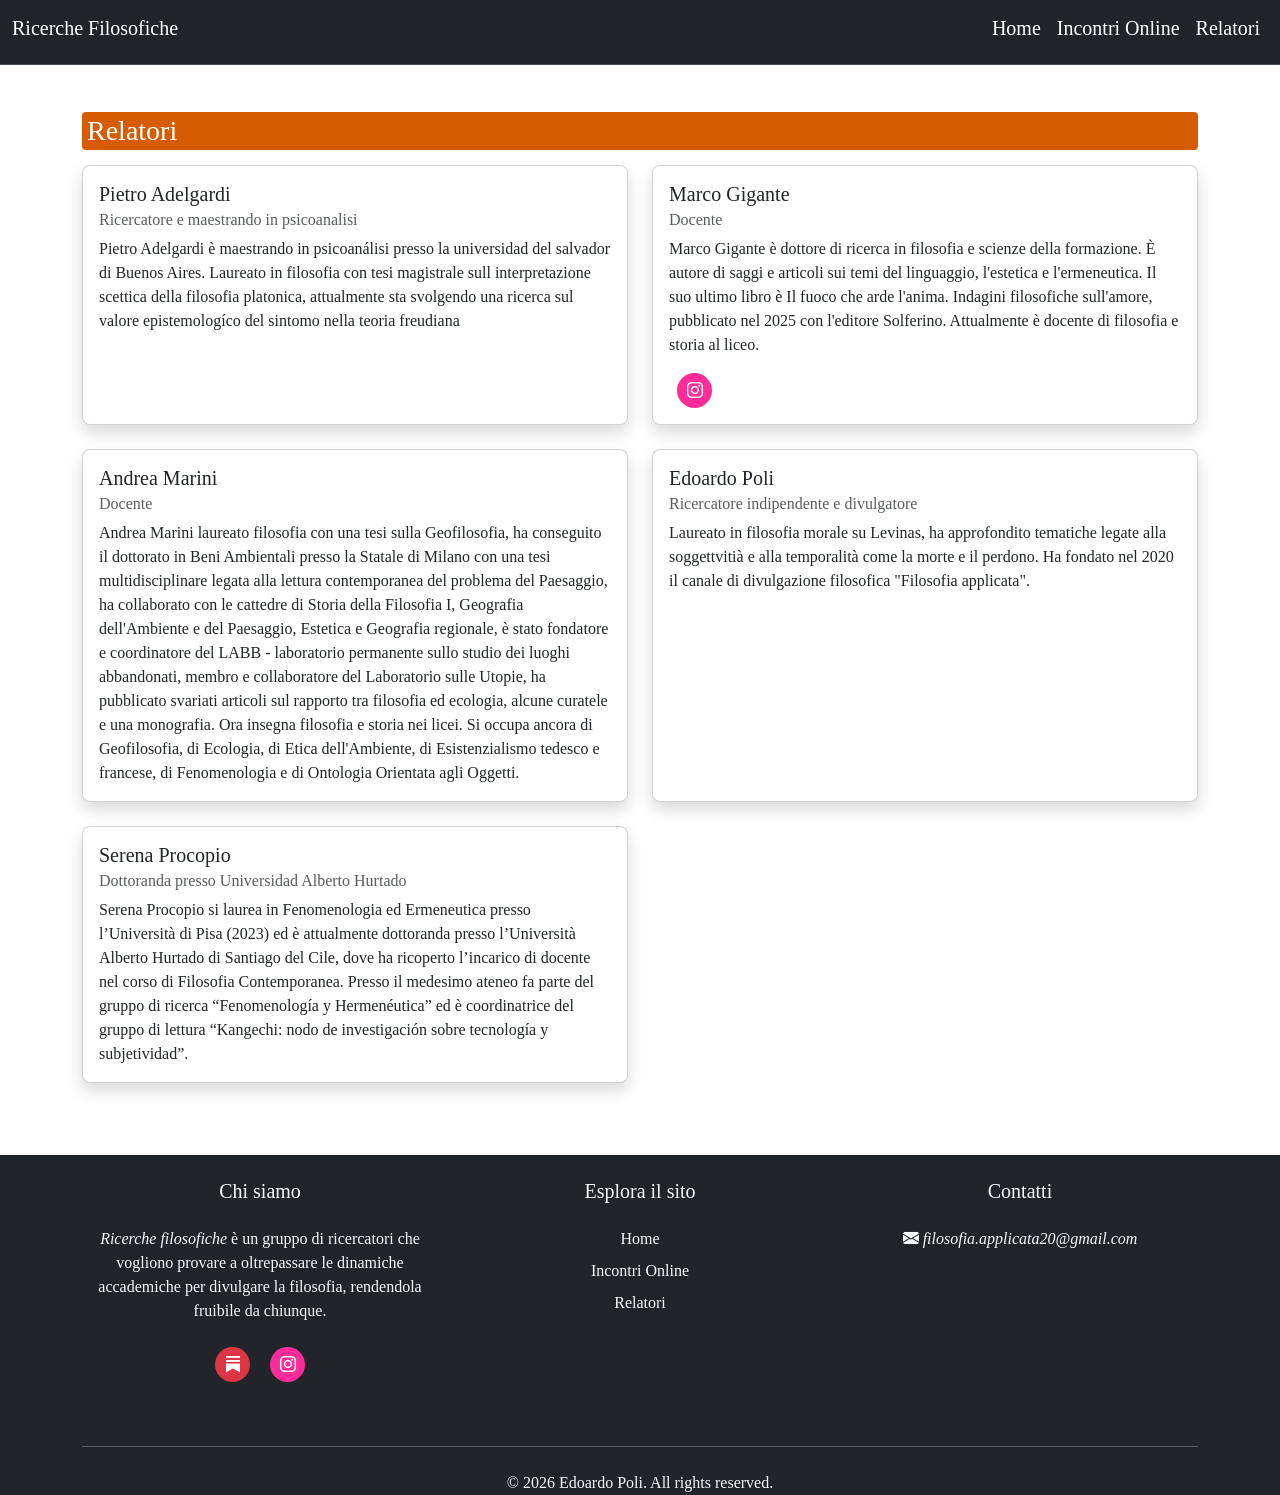
==== autori.html @ 5f1ca2e9 "modifiche" ====
<!doctype html>
<html lang="en">
  <head>
    <meta charset="utf-8" />
    <meta name="viewport" content="width=device-width, initial-scale=1" />
    <title>Ricerche Filosofiche</title>
    <link
      href="https://cdn.jsdelivr.net/npm/bootstrap@5.3.8/dist/css/bootstrap.min.css"
      rel="stylesheet"
      integrity="sha384-sRIl4kxILFvY47J16cr9ZwB07vP4J8+LH7qKQnuqkuIAvNWLzeN8tE5YBujZqJLB"
      crossorigin="anonymous"
    />

    <link
      rel="stylesheet"
      href="https://cdn.jsdelivr.net/npm/bootstrap-icons@1.13.1/font/bootstrap-icons.min.css"
    />

    <link rel="stylesheet" href="style.css" />
  </head>
  <body>
    <!-- Navbar -->
    <nav
      class="navbar navbar-expand-lg bg-dark border-bottom border-body fixed-top"
      data-bs-theme="dark"
    >
      <div class="container-fluid">
        <a class="navbar-brand text-white" href="index.html">
          <h5 class="navbar-titolo">Ricerche Filosofiche</h5></a
        >
        <button
          class="navbar-toggler border border-white"
          type="button"
          data-bs-toggle="collapse"
          data-bs-target="#navbarNav"
          aria-controls="navbarNav"
          aria-expanded="false"
          aria-label="Toggle navigation"
        >
          <span class="navbar-toggler-icon"></span>
        </button>
        <div
          class="collapse navbar-collapse justify-content-end"
          id="navbarNav"
        >
          <ul class="navbar-nav">
            <li class="nav-item">
              <a class="nav-link active" aria-current="page" href="index.html"
                ><h5>Home</h5></a
              >
            </li>

            <li class="nav-item">
              <a class="nav-link" href="incontrionline.html"
                ><h5>Incontri Online</h5></a
              >
            </li>
            <li class="nav-item">
              <a class="nav-link" href="autori.html"><h5>Relatori</h5></a>
            </li>
          </ul>
        </div>
      </div>
    </nav>

    <section class="">
      <div class="container mt-5 py-5">
        <div class="mt-3">
          <h3 class="titolo-autori">Relatori</h3>
        </div>
        <div class="row g-4 mb-4">
          <div class="col-12 col-md-6">
            <div class="card card-autore shadow rounded-3">
              <div class="card-body">
                <h5 class="card-title">Pietro Adelgardi</h5>
                <h6 class="card-subtitle mb-2 text-body-secondary">
                  Ricercatore e maestrando in psicoanalisi
                </h6>
                <p class="card-text">
                  Pietro Adelgardi è maestrando in psicoanálisi presso la
                  universidad del salvador di Buenos Aires. Laureato in
                  filosofia con tesi magistrale sull interpretazione scettica
                  della filosofia platonica, attualmente sta svolgendo una
                  ricerca sul valore epistemologíco del sintomo nella teoria
                  freudiana
                </p>
              </div>
            </div>
          </div>

          <div class="col-12 col-md-6">
            <div class="card card-autore shadow rounded-3">
              <div class="card-body">
                <h5 class="card-title">Marco Gigante</h5>
                <h6 class="card-subtitle mb-2 text-body-secondary">Docente</h6>
                <p class="card-text">
                  Marco Gigante è dottore di ricerca in filosofia e scienze
                  della formazione. È autore di saggi e articoli sui temi del
                  linguaggio, l'estetica e l'ermeneutica. Il suo ultimo libro è
                  Il fuoco che arde l'anima. Indagini filosofiche sull'amore,
                  pubblicato nel 2025 con l'editore Solferino. Attualmente è
                  docente di filosofia e storia al liceo.
                </p>
                <a
                  href="https://www.instagram.com/marco_gigante2022/"
                  class="social-icon instagram-icon"
                >
                  <i class="bi bi-instagram"></i>
                </a>
              </div>
            </div>
          </div>
        </div>

        <div class="row g-4 mb-4">
          <div class="col-12 col-md-6">
            <div class="card card-autore shadow rounded-3">
              <div class="card-body">
                <h5 class="card-title">Andrea Marini</h5>
                <h6 class="card-subtitle mb-2 text-body-secondary">Docente</h6>
                <p class="card-text">
                  Andrea Marini laureato filosofia con una tesi sulla
                  Geofilosofia, ha conseguito il dottorato in Beni Ambientali
                  presso la Statale di Milano con una tesi multidisciplinare
                  legata alla lettura contemporanea del problema del Paesaggio,
                  ha collaborato con le cattedre di Storia della Filosofia I,
                  Geografia dell'Ambiente e del Paesaggio, Estetica e Geografia
                  regionale, è stato fondatore e coordinatore del LABB -
                  laboratorio permanente sullo studio dei luoghi abbandonati,
                  membro e collaboratore del Laboratorio sulle Utopie, ha
                  pubblicato svariati articoli sul rapporto tra filosofia ed
                  ecologia, alcune curatele e una monografia. Ora insegna
                  filosofia e storia nei licei. Si occupa ancora di
                  Geofilosofia, di Ecologia, di Etica dell'Ambiente, di
                  Esistenzialismo tedesco e francese, di Fenomenologia e di
                  Ontologia Orientata agli Oggetti.
                </p>
              </div>
            </div>
          </div>

          <div class="col-12 col-md-6">
            <div class="card card-autore shadow rounded-3">
              <div class="card-body">
                <h5 class="card-title">Edoardo Poli</h5>
                <h6 class="card-subtitle mb-2 text-body-secondary">
                  Ricercatore indipendente e divulgatore
                </h6>
                <p class="card-text">
                  Laureato in filosofia morale su Levinas, ha approfondito
                  tematiche legate alla soggettvitià e alla temporalità come la
                  morte e il perdono. Ha fondato nel 2020 il canale di
                  divulgazione filosofica "Filosofia applicata".
                </p>
              </div>
            </div>
          </div>
        </div>

        <div class="row g-4">
          <div class="col-12 col-md-6">
            <div class="card card-autore shadow rounded-3">
              <div class="card-body">
                <h5 class="card-title">Serena Procopio</h5>
                <h6 class="card-subtitle mb-2 text-body-secondary">
                  Dottoranda presso Universidad Alberto Hurtado
                </h6>
                <p class="card-text">
                  Serena Procopio si laurea in Fenomenologia ed Ermeneutica
                  presso l’Università di Pisa (2023) ed è attualmente dottoranda
                  presso l’Università Alberto Hurtado di Santiago del Cile, dove
                  ha ricoperto l’incarico di docente nel corso di Filosofia
                  Contemporanea. Presso il medesimo ateneo fa parte del gruppo
                  di ricerca “Fenomenología y Hermenéutica” ed è coordinatrice
                  del gruppo di lettura “Kangechi: nodo de investigación sobre
                  tecnología y subjetividad”.
                </p>
              </div>
            </div>
          </div>
        </div>
      </div>
    </section>

    <!--Footer-->
    <footer class="bg-dark text-light mt-5">
      <div class="container">
        <div class="row g-4 text-center">
          <!-- Info -->
          <div class="col-12 col-md-4">
            <h5 class="mb-4">Chi siamo</h5>
            <p class="mb-4">
              <i>Ricerche filosofiche</i> è un gruppo di ricercatori che
              vogliono provare a oltrepassare le dinamiche accademiche per
              divulgare la filosofia, rendendola fruibile da chiunque.
            </p>
            <div class="social-links">
              <a
                href="https://filosofiaapplicata.substack.com/"
                class="social-icon bg-danger"
              >
                <i class="bi bi-substack"></i>
              </a>
              <a
                href="https://www.instagram.com/filosofia_applicata/"
                class="social-icon instagram-icon"
              >
                <i class="bi bi-instagram"></i>
              </a>
            </div>
          </div>

          <!-- Quick Links -->
          <div class="col-12 col-md-4">
            <h5 class="mb-4">Esplora il sito</h5>
            <ul class="list-unstyled">
              <li class="mb-2">
                <a href="index.html" class="footer-link">Home</a>
              </li>
              <li class="mb-2">
                <a href="incontrionline.html" class="footer-link"
                  >Incontri Online</a
                >
              </li>
              <li class="mb-2">
                <a href="autori.html" class="footer-link">Relatori</a>
              </li>
            </ul>
          </div>

          <!-- Contact Info -->
          <div class="col-12 col-md-4">
            <h5 class="mb-4">Contatti</h5>
            <ul class="list-unstyled">
              <li class="mb-3">
                <a href="mailto:contact@example.com" class="footer-link">
                  <i class="bi bi-envelope-fill">
                    filosofia.applicata20@gmail.com
                  </i>
                </a>
              </li>
            </ul>
          </div>
        </div>

        <!-- Copyright -->
        <div class="row mt-5">
          <div class="col-12">
            <hr class="mb-4" />
            <div class="text-center">
              <p class="mb-0">&copy; 2026 Edoardo Poli. All rights reserved.</p>
            </div>
          </div>
        </div>
      </div>
    </footer>

    <script
      src="https://cdn.jsdelivr.net/npm/bootstrap@5.3.8/dist/js/bootstrap.bundle.min.js"
      integrity="sha384-FKyoEForCGlyvwx9Hj09JcYn3nv7wiPVlz7YYwJrWVcXK/BmnVDxM+D2scQbITxI"
      crossorigin="anonymous"
    ></script>
  </body>
</html>
---- style.css ----
* {
  padding: 0;
  box-sizing: border-box;
  margin: 0;
  font-family: "Times", sans-serif;
}

#navbarNav li a {
  color: white;
}

#navbarNav a {
  transition: all 0.3s ease;
}

#navbarNav a:hover {
  color: #000 !important; /* Colore primario Bootstrap */
  background-color: #fee822fa; /* Sfondo giallo chiaro tipo evidenziatore */
  padding: 2px 5px;
  border-radius: 4px;
  cursor: pointer;
  transform: scale(1.08);
}

.navbar-brand h3 {
  letter-spacing: 1px;
}

.navbar-toggler-icon {
  color: white;
}

/*hero section*/

.hero-section {
  border: 1px solid transparent;
  text-align: center;
  padding: 100px 0;
}

/*home*/

.card-title-home:hover {
  transform: scale(1.05);
  cursor: pointer;
}

.vai-programma:hover {
  background-color: #4b91fd;
  color: #fff;
}

.vai-relatori {
  color: #1c9137;
}

.vai-relatori:hover {
  background-color: #7bb99d;
  color: #fff;
}

/*Incontri online*/

.programma {
  min-height: 100vh;

  border: 1px solid transparent;
}

.programma .card-text {
  font-style: italic;
}

.programma .card {
  width: 100%;
  height: 100%;
}

.card-img-top {
  width: 100%;
  height: 100%;
  object-fit: cover; /* taglia l'immagine per riempire lo spazio senza deformarla */
}

.card-img-top:hover {
  transform: scale(1.08);
  transition: 1s;
  overflow: hidden;
  filter: opacity(0.7);
  cursor: pointer;
}

.card a {
  text-decoration: none;
}

.jumbo-title {
  color: #9d0208;
}

/* Autori */

.card-autore {
  max-width: 100%;
  min-height: 100%;
}

.titolo-autori {
  transition: all 0.3s ease;
}

.titolo-autori {
  color: #fff !important; /* Colore primario Bootstrap */
  background-color: #d55c01; /* Sfondo giallo chiaro tipo evidenziatore */
  padding: 2px 5px;
  border-radius: 4px;
  cursor: pointer;
  margin-bottom: 15px;
}

.card-autore:hover {
  transform: scale(1.05);
  background-color: #780606d6;
  color: #fff;
}

.card-autore:hover .text-body-secondary {
  color: #fff !important;
}

/*Footer*/

footer {
  width: 100%;
  height: 100%;
}

.footer-link {
  color: #f8f9fa;
  text-decoration: none;
  transition: color 0.3s ease;
}

.footer-link:hover {
  color: #0d6efd;
}

.social-icon,
.instagram-icon {
  width: 35px;
  height: 35px;
  line-height: 35px;
  border-radius: 50%;
  text-align: center;
  color: #fff;
  display: inline-block;
  margin: 0 8px;
  transition: all 0.3s ease;
}

.instagram-icon {
  background-color: #fd2c98;
}

.social-icon:hover {
  transform: translateY(-3px);
  color: #fff;
}
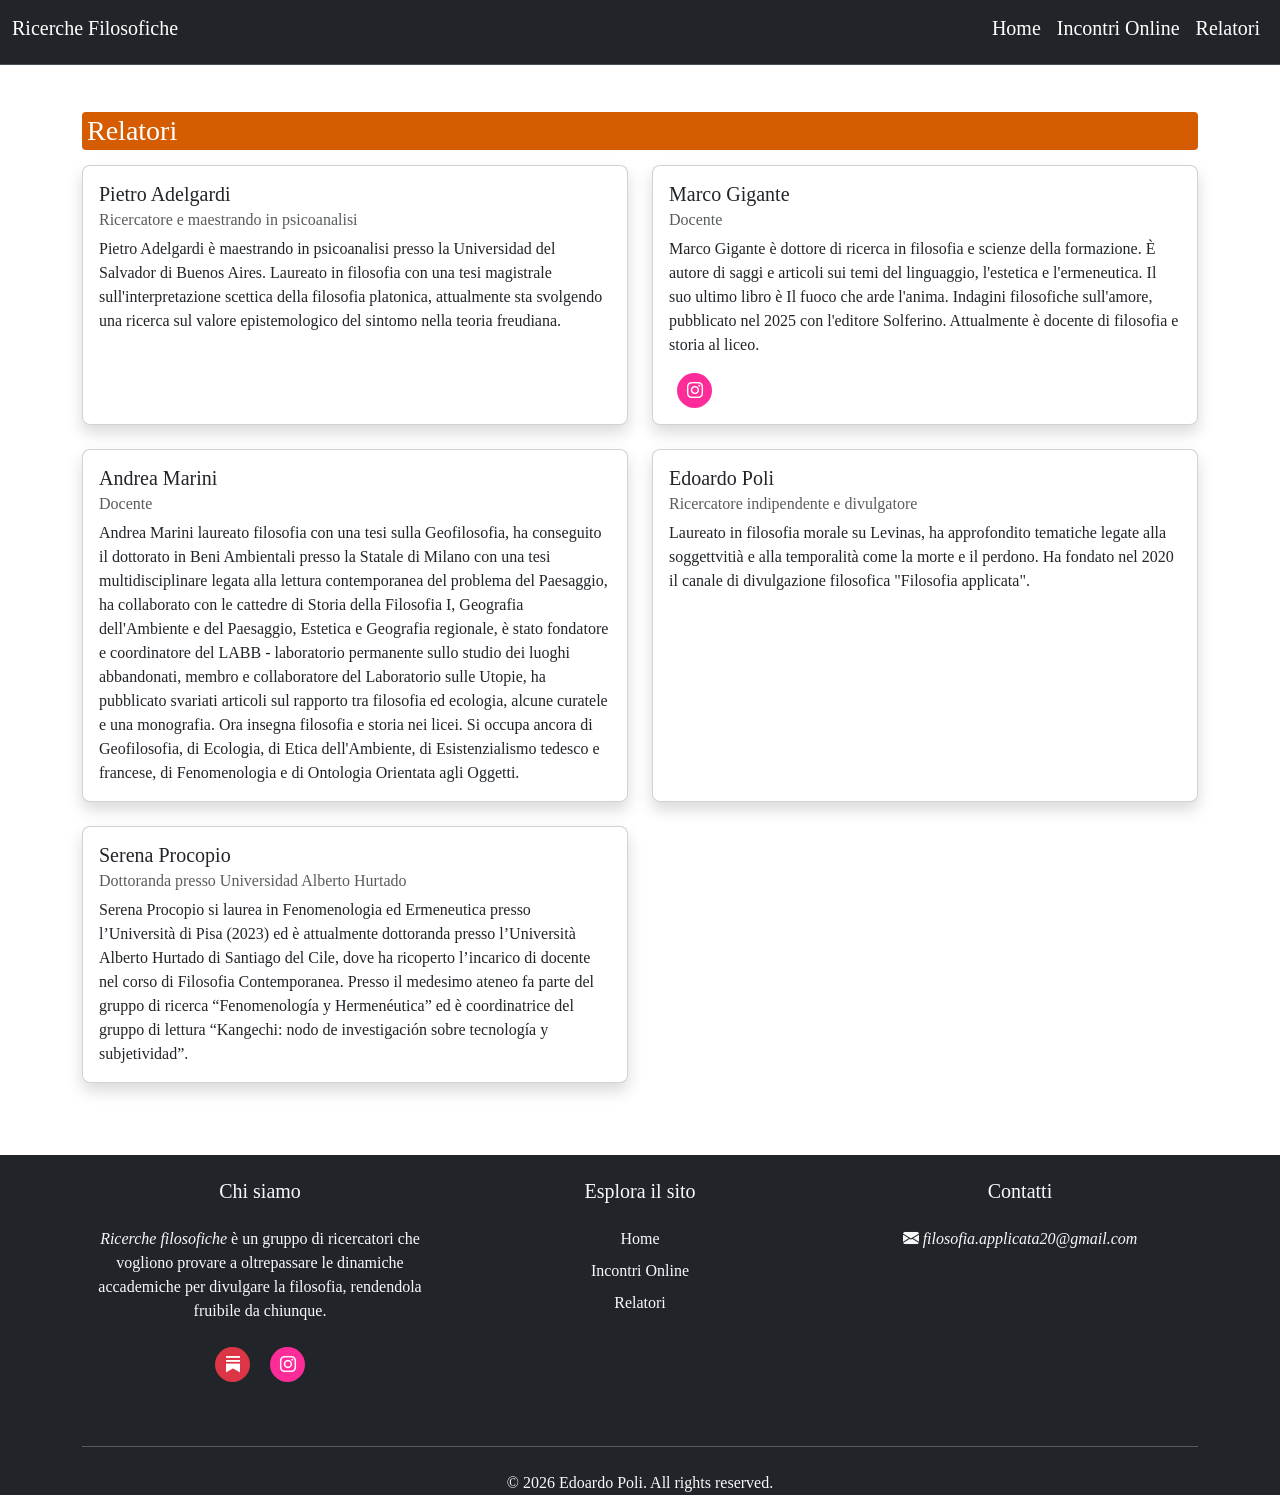
==== commit 611b88f2: "autori mod" ====
--- a/autori.html
+++ b/autori.html
@@ -77,12 +77,12 @@
                   Ricercatore e maestrando in psicoanalisi
                 </h6>
                 <p class="card-text">
-                  Pietro Adelgardi è maestrando in psicoanálisi presso la
-                  universidad del salvador di Buenos Aires. Laureato in
-                  filosofia con tesi magistrale sull interpretazione scettica
-                  della filosofia platonica, attualmente sta svolgendo una
-                  ricerca sul valore epistemologíco del sintomo nella teoria
-                  freudiana
+                  Pietro Adelgardi è maestrando in psicoanalisi presso la
+                  Universidad del Salvador di Buenos Aires. Laureato in
+                  filosofia con una tesi magistrale sull'interpretazione
+                  scettica della filosofia platonica, attualmente sta svolgendo
+                  una ricerca sul valore epistemologico del sintomo nella teoria
+                  freudiana.
                 </p>
               </div>
             </div>
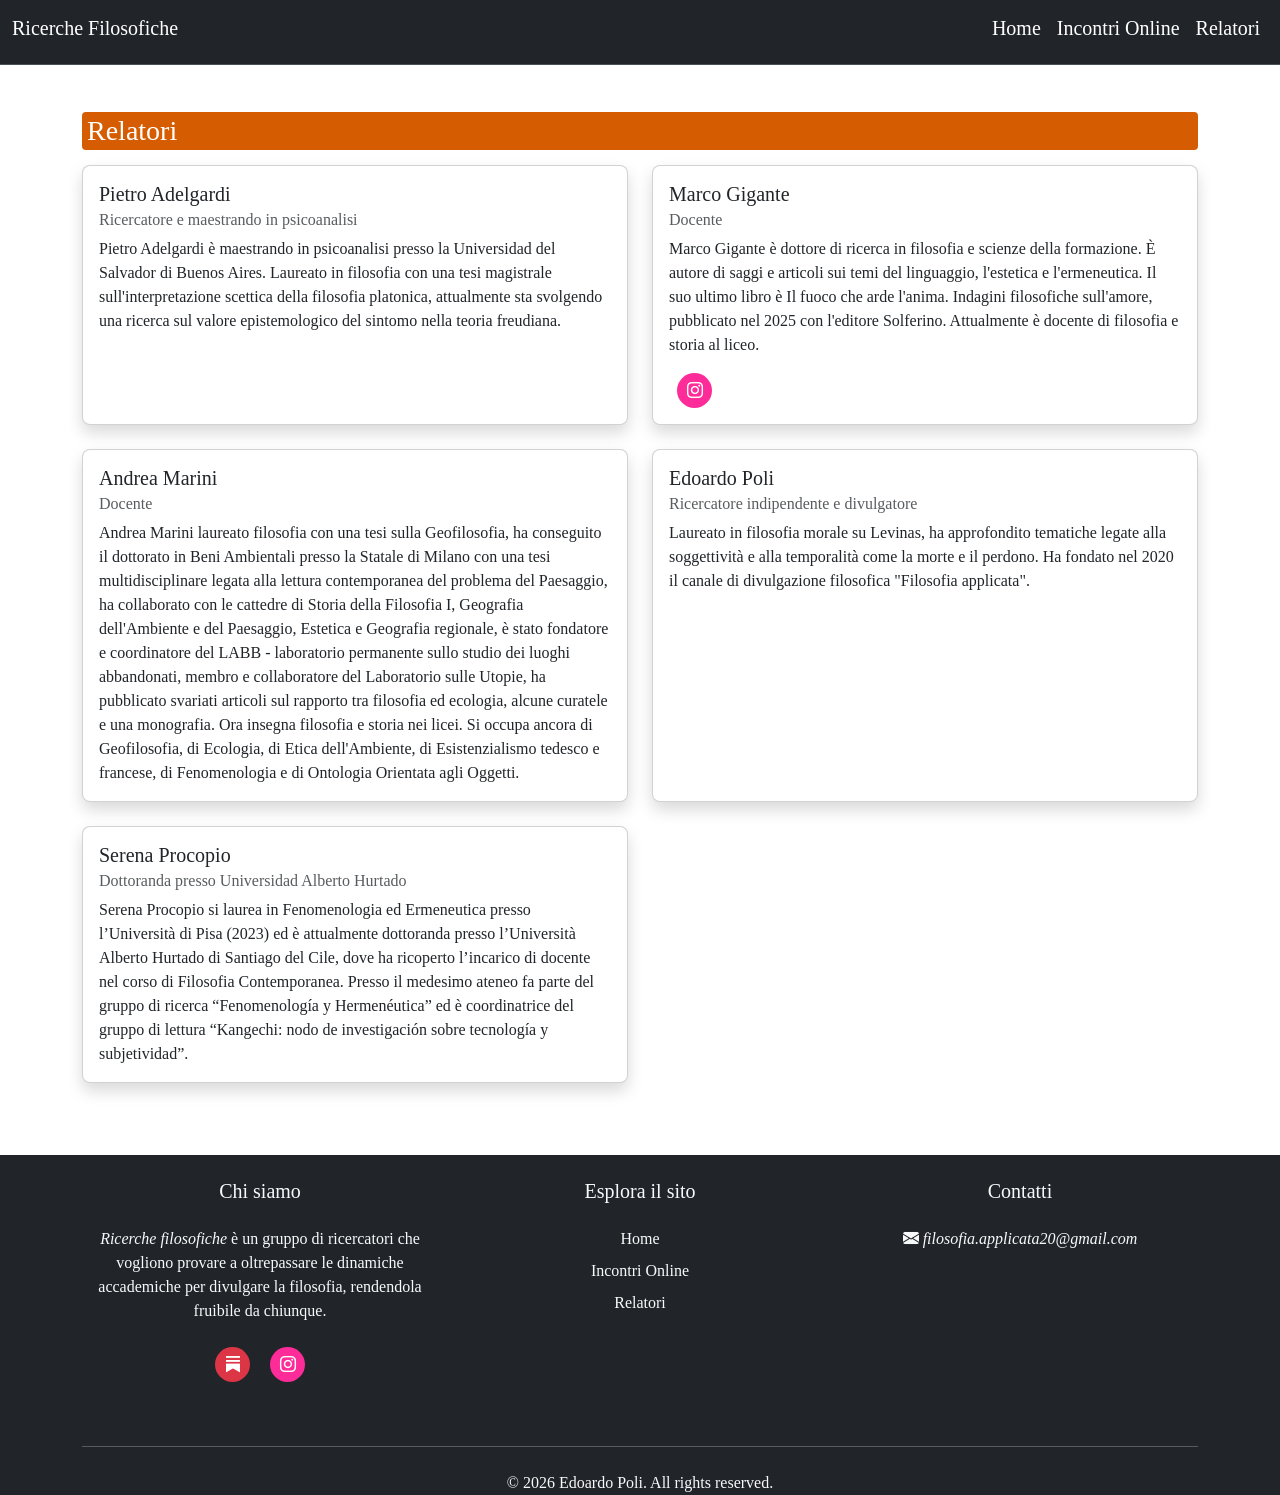
==== commit 95e6740c: "mod" ====
--- a/autori.html
+++ b/autori.html
@@ -148,7 +148,7 @@
                 </h6>
                 <p class="card-text">
                   Laureato in filosofia morale su Levinas, ha approfondito
-                  tematiche legate alla soggettvitià e alla temporalità come la
+                  tematiche legate alla soggettività e alla temporalità come la
                   morte e il perdono. Ha fondato nel 2020 il canale di
                   divulgazione filosofica "Filosofia applicata".
                 </p>
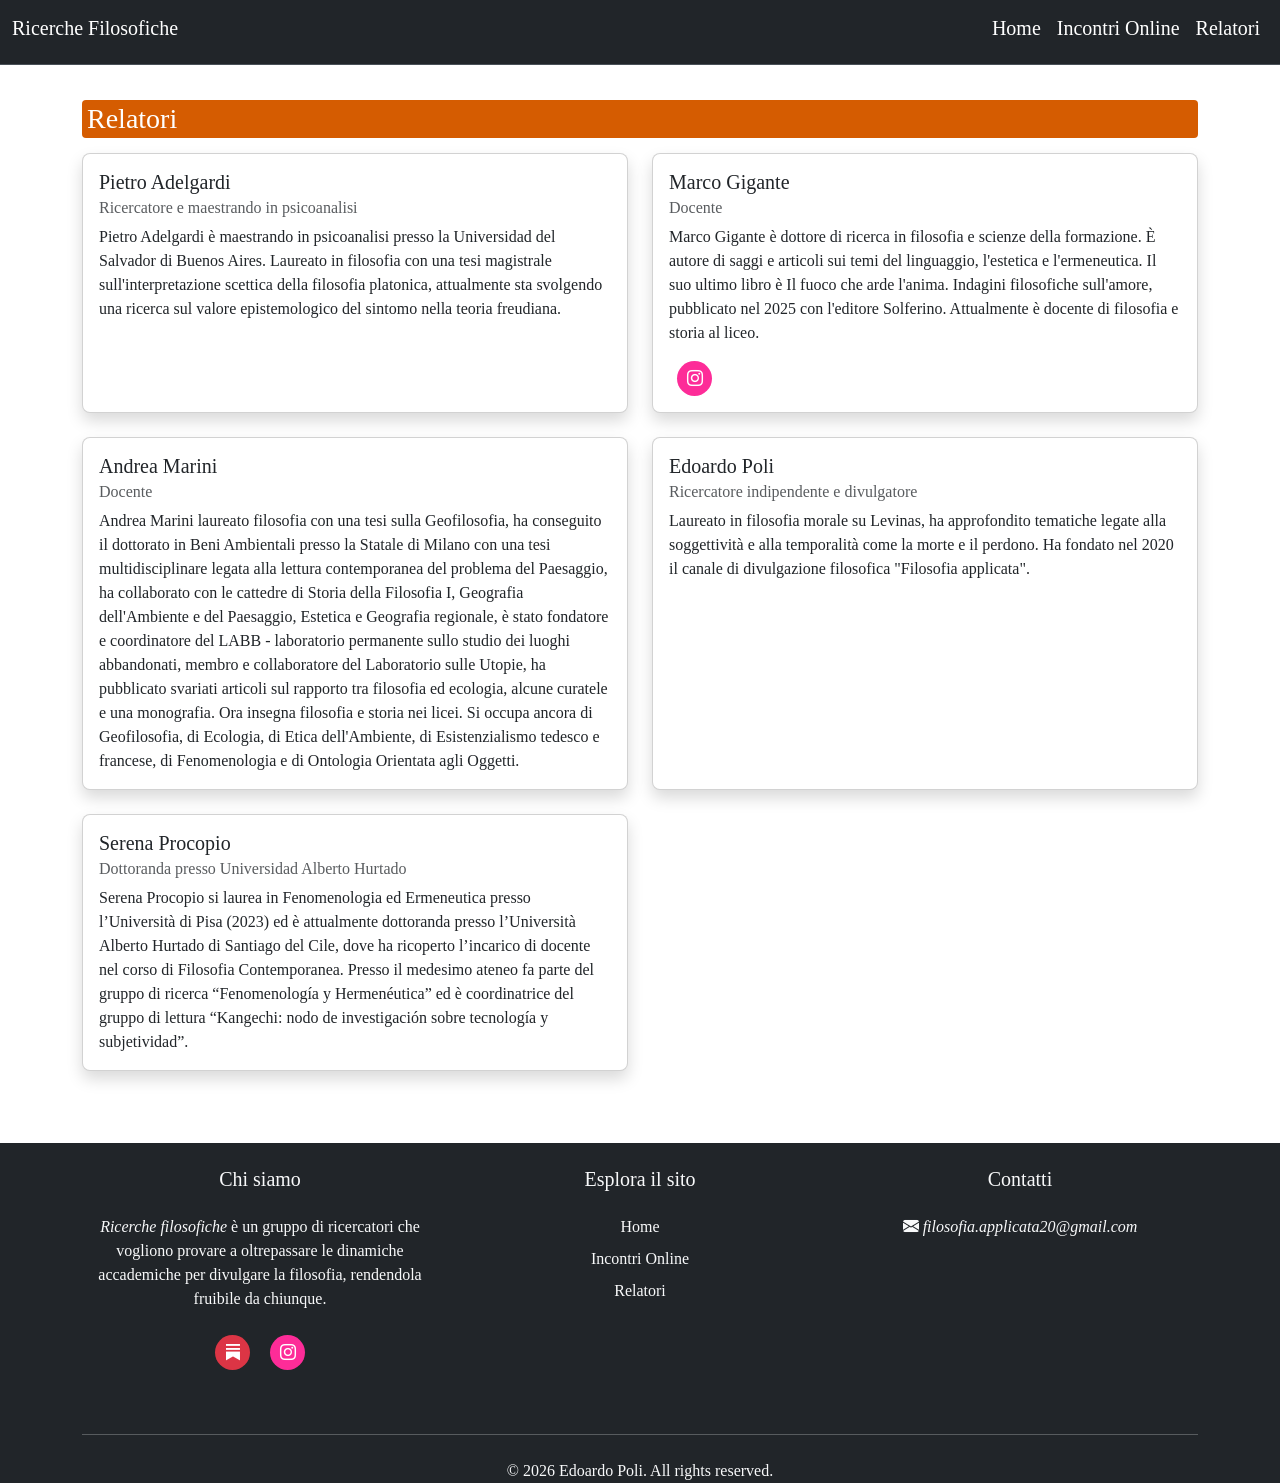
==== commit a6c83f03: "modifiche responsive" ====
--- a/autori.html
+++ b/autori.html
@@ -65,14 +65,16 @@
 
     <section class="">
       <div class="container mt-5 py-5">
-        <div class="mt-3">
+        <div class="mt-1">
           <h3 class="titolo-autori">Relatori</h3>
         </div>
         <div class="row g-4 mb-4">
-          <div class="col-12 col-md-6">
-            <div class="card card-autore shadow rounded-3">
-              <div class="card-body">
-                <h5 class="card-title">Pietro Adelgardi</h5>
+          <div class="col-12 col-md-6" id="pietroadelgardi">
+            <div class="card card-autore shadow rounded-3">
+              <div class="card-body">
+                <h5 class="card-title" ">
+                  Pietro Adelgardi
+                </h5>
                 <h6 class="card-subtitle mb-2 text-body-secondary">
                   Ricercatore e maestrando in psicoanalisi
                 </h6>
@@ -88,10 +90,10 @@
             </div>
           </div>
 
-          <div class="col-12 col-md-6">
-            <div class="card card-autore shadow rounded-3">
-              <div class="card-body">
-                <h5 class="card-title">Marco Gigante</h5>
+          <div class="col-12 col-md-6" id="marcogigante">
+            <div class="card card-autore shadow rounded-3">
+              <div class="card-body">
+                <h5 class="card-title" >Marco Gigante</h5>
                 <h6 class="card-subtitle mb-2 text-body-secondary">Docente</h6>
                 <p class="card-text">
                   Marco Gigante è dottore di ricerca in filosofia e scienze
@@ -113,10 +115,10 @@
         </div>
 
         <div class="row g-4 mb-4">
-          <div class="col-12 col-md-6">
-            <div class="card card-autore shadow rounded-3">
-              <div class="card-body">
-                <h5 class="card-title">Andrea Marini</h5>
+          <div class="col-12 col-md-6" id="andreamarini">
+            <div class="card card-autore shadow rounded-3">
+              <div class="card-body">
+                <h5 class="card-title" >Andrea Marini</h5>
                 <h6 class="card-subtitle mb-2 text-body-secondary">Docente</h6>
                 <p class="card-text">
                   Andrea Marini laureato filosofia con una tesi sulla
@@ -139,7 +141,7 @@
             </div>
           </div>
 
-          <div class="col-12 col-md-6">
+          <div class="col-12 col-md-6" id="edoardopoli">
             <div class="card card-autore shadow rounded-3">
               <div class="card-body">
                 <h5 class="card-title">Edoardo Poli</h5>
@@ -158,10 +160,10 @@
         </div>
 
         <div class="row g-4">
-          <div class="col-12 col-md-6">
-            <div class="card card-autore shadow rounded-3">
-              <div class="card-body">
-                <h5 class="card-title">Serena Procopio</h5>
+          <div class="col-12 col-md-6" id="serenaprocopio">
+            <div class="card card-autore shadow rounded-3">
+              <div class="card-body">
+                <h5 class="card-title" >Serena Procopio</h5>
                 <h6 class="card-subtitle mb-2 text-body-secondary">
                   Dottoranda presso Universidad Alberto Hurtado
                 </h6>
--- a/style.css
+++ b/style.css
@@ -59,6 +59,14 @@
   color: #fff;
 }
 
+.data-ora {
+  display: flex;
+  justify-content: center;
+  text-align: center;
+  gap: 20px;
+  margin-top: 15px;
+}
+
 /*Incontri online*/
 
 .programma {
@@ -74,20 +82,16 @@
 .programma .card {
   width: 100%;
   height: 100%;
+}
+
+.programma .row {
+  align-items: flex-start;
 }
 
 .card-img-top {
   width: 100%;
   height: 100%;
   object-fit: cover; /* taglia l'immagine per riempire lo spazio senza deformarla */
-}
-
-.card-img-top:hover {
-  transform: scale(1.08);
-  transition: 1s;
-  overflow: hidden;
-  filter: opacity(0.7);
-  cursor: pointer;
 }
 
 .card a {
@@ -166,3 +170,34 @@
   transform: translateY(-3px);
   color: #fff;
 }
+
+@media (min-width: 992px) {
+  .programma .card {
+    width: 75%;
+    height: 75%;
+  }
+}
+
+@media (max-width: 768px) {
+  h5 {
+    font-size: 1 rem;
+  }
+}
+
+@media (max-width: 768px) {
+  p {
+    font-size: 1 rem;
+  }
+}
+
+@media (min-width: 992px) {
+  .card-title-home {
+    width: 75%;
+  }
+}
+
+@media (min-width: 768px) {
+  .data-ora {
+    display: block;
+  }
+}
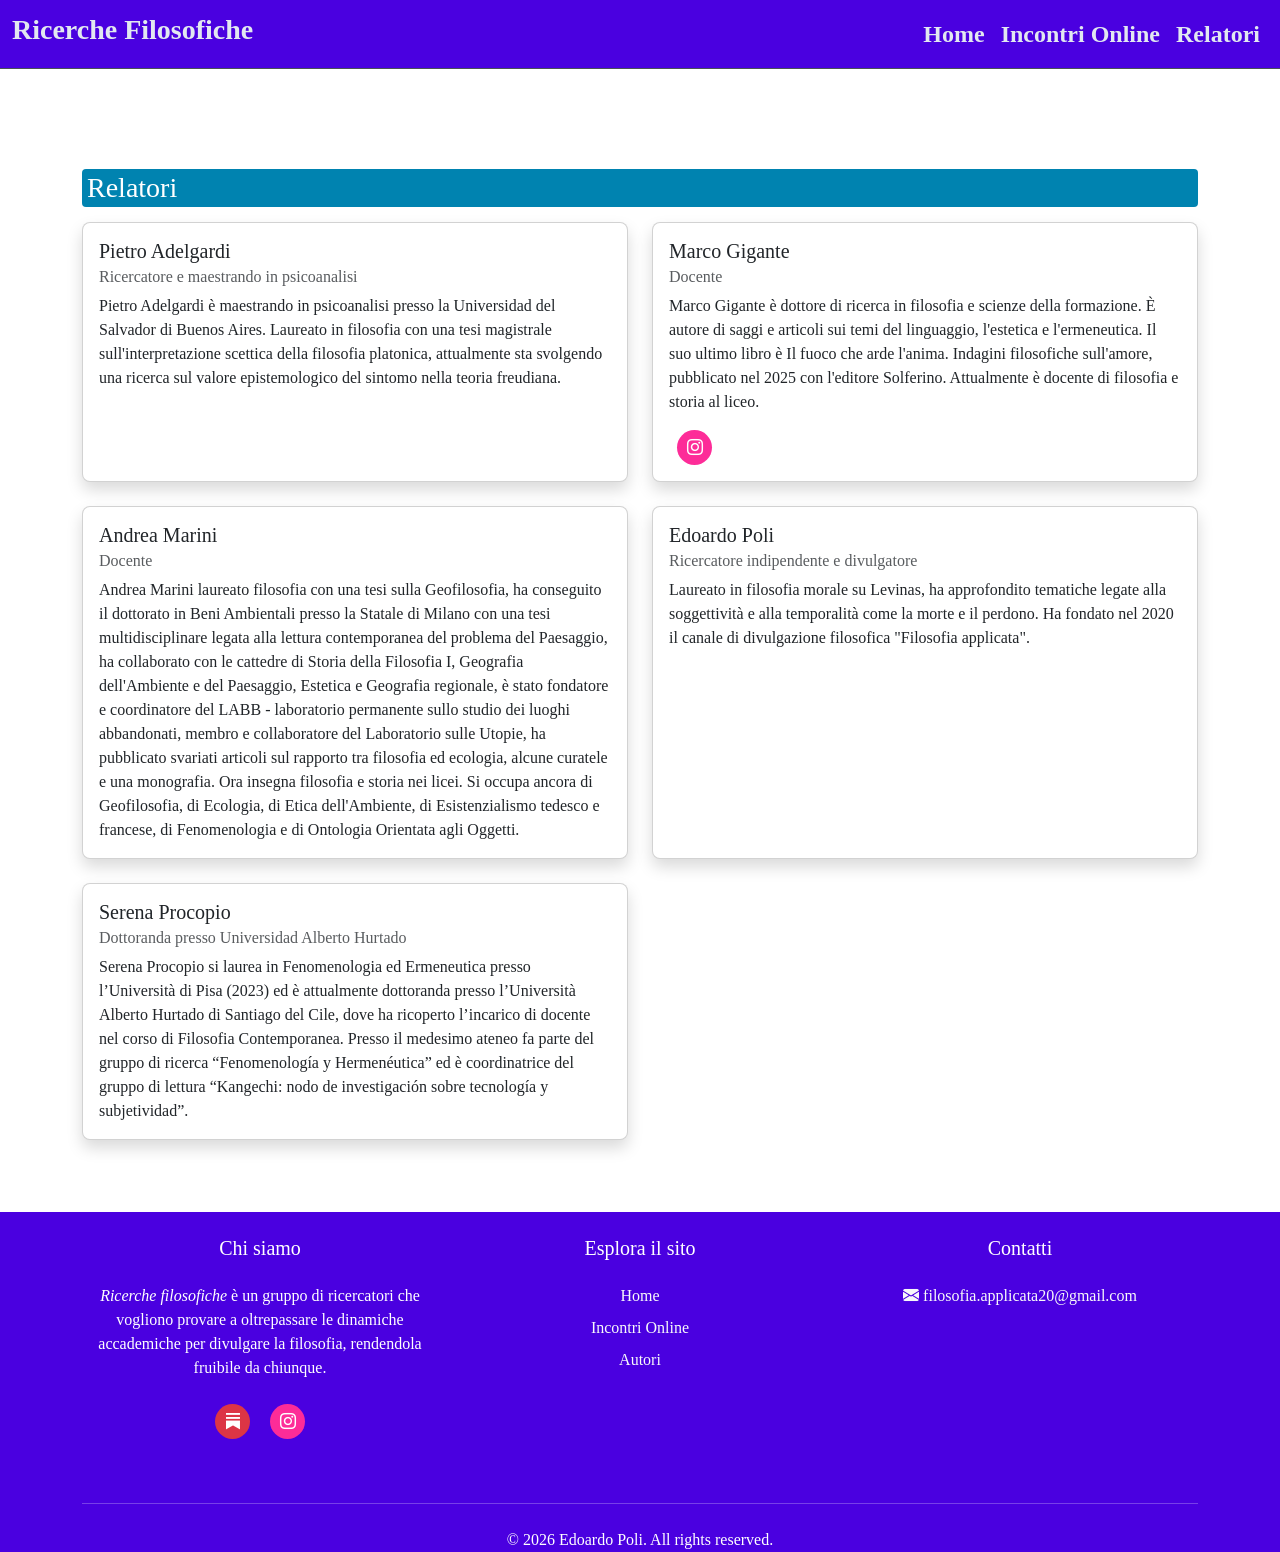
==== commit 58485e2a: "modifiche varie" ====
--- a/autori.html
+++ b/autori.html
@@ -20,13 +20,14 @@
   </head>
   <body>
     <!-- Navbar -->
+    <!-- Navbar -->
     <nav
-      class="navbar navbar-expand-lg bg-dark border-bottom border-body fixed-top"
+      class="navbar navbar-expand-lg border-bottom border-body"
       data-bs-theme="dark"
     >
       <div class="container-fluid">
-        <a class="navbar-brand text-white" href="index.html">
-          <h5 class="navbar-titolo">Ricerche Filosofiche</h5></a
+        <a class="navbar-brand" href="index.html">
+          <h3 class="navbar-titolo">Ricerche Filosofiche</h3></a
         >
         <button
           class="navbar-toggler border border-white"
@@ -45,23 +46,24 @@
         >
           <ul class="navbar-nav">
             <li class="nav-item">
-              <a class="nav-link active" aria-current="page" href="index.html"
-                ><h5>Home</h5></a
+              <a class="nav-link active fs-4" aria-current="page" href="index.html"
+                >Home</a
               >
             </li>
 
             <li class="nav-item">
-              <a class="nav-link" href="incontrionline.html"
-                ><h5>Incontri Online</h5></a
+              <a class="nav-link fs-4" href="incontrionline.html"
+                >Incontri Online</a
               >
             </li>
             <li class="nav-item">
-              <a class="nav-link" href="autori.html"><h5>Relatori</h5></a>
+              <a class="nav-link fs-4" href="autori.html">Relatori</a>
             </li>
           </ul>
         </div>
       </div>
     </nav>
+
 
     <section class="">
       <div class="container mt-5 py-5">
@@ -185,7 +187,8 @@
     </section>
 
     <!--Footer-->
-    <footer class="bg-dark text-light mt-5">
+      <!--Footer-->
+    <footer class="mt-5">
       <div class="container">
         <div class="row g-4 text-center">
           <!-- Info -->
@@ -225,7 +228,7 @@
                 >
               </li>
               <li class="mb-2">
-                <a href="autori.html" class="footer-link">Relatori</a>
+                <a href="autori.html" class="footer-link">Autori</a>
               </li>
             </ul>
           </div>
@@ -235,10 +238,12 @@
             <h5 class="mb-4">Contatti</h5>
             <ul class="list-unstyled">
               <li class="mb-3">
-                <a href="mailto:contact@example.com" class="footer-link">
-                  <i class="bi bi-envelope-fill">
-                    filosofia.applicata20@gmail.com
-                  </i>
+                <a
+                  href="mailto:filosofia.applicata20@gmail.com"
+                  class="footer-link"
+                >
+                  <i class="bi bi-envelope-fill"> </i>
+                  filosofia.applicata20@gmail.com
                 </a>
               </li>
             </ul>
@@ -256,6 +261,7 @@
         </div>
       </div>
     </footer>
+
 
     <script
       src="https://cdn.jsdelivr.net/npm/bootstrap@5.3.8/dist/js/bootstrap.bundle.min.js"
--- a/style.css
+++ b/style.css
@@ -2,27 +2,41 @@
   padding: 0;
   box-sizing: border-box;
   margin: 0;
-  font-family: "Times", sans-serif;
-}
-
-#navbarNav li a {
-  color: white;
-}
-
+  font-family:
+    Times New Roman,
+    Georgia,
+    serif;
+}
+
+.navbar,
+footer {
+  background: #4a00e0;
+}
+
+.navbar-titolo {
+  color: #e2e8f0;
+  font-weight: bold;
+}
 #navbarNav a {
   transition: all 0.3s ease;
+  color: #e2e8f0;
+  font-weight: bold;
 }
 
 #navbarNav a:hover {
-  color: #000 !important; /* Colore primario Bootstrap */
-  background-color: #fee822fa; /* Sfondo giallo chiaro tipo evidenziatore */
+  color: #ffffff !important;
+  background-color: #f6511d;
   padding: 2px 5px;
   border-radius: 4px;
   cursor: pointer;
   transform: scale(1.08);
 }
 
-.navbar-brand h3 {
+#navbarNav h5 {
+  font-weight: bold;
+}
+
+.navbar-brand h2 {
   letter-spacing: 1px;
 }
 
@@ -33,30 +47,72 @@
 /*hero section*/
 
 .hero-section {
-  border: 1px solid transparent;
+  position: relative;
+  height: 100vh;
+  width: 100%;
+  display: flex;
+  align-items: center;
+  justify-content: center;
   text-align: center;
-  padding: 100px 0;
+  background: url("images/Ludwig_Wittgenstein.jpg");
+  background-size: cover;
+  background-position: center center;
+  background-repeat: no-repeat;
+  margin-bottom: 20px;
+  color: white;
+  font-weight: bold;
+}
+
+.hero-section::before {
+  content: "";
+  position: absolute;
+  inset: 0;
+  background: rgba(0, 0, 0, 0.71);
+  z-index: 0;
+}
+
+.hero-section .container {
+  position: relative;
+  z-index: 1;
+  color: #fff;
 }
 
 /*home*/
+
+.titolo-home {
+  color: #fb6376;
+}
+
+.incontri-section {
+  min-height: 100vh;
+  display: flex;
+  align-items: center;
+}
 
 .card-title-home:hover {
   transform: scale(1.05);
   cursor: pointer;
 }
 
+.vai-programma {
+  text-decoration: none;
+}
+
 .vai-programma:hover {
-  background-color: #4b91fd;
-  color: #fff;
+  background-color: #2563eb;
+  color: #fff;
+  padding: 5px 0px;
 }
 
 .vai-relatori {
-  color: #1c9137;
+  color: #48bf84;
+  text-decoration: none;
 }
 
 .vai-relatori:hover {
-  background-color: #7bb99d;
-  color: #fff;
+  background-color: #48bf84;
+  color: #fff;
+  padding: 5px 0px;
 }
 
 .data-ora {
@@ -67,6 +123,30 @@
   margin-top: 15px;
 }
 
+.data-home {
+  color: #c2002d;
+}
+
+.orario-home {
+  color: #0e3b43;
+}
+
+.link-home {
+  color: #007fff;
+}
+
+.accordion-text {
+  color: #e4572e;
+}
+
+#flush-collapseTwo a {
+  text-decoration: none;
+}
+
+#flush-collapseTwo a:hover {
+  text-decoration: underline overline blue;
+}
+
 /*Incontri online*/
 
 .programma {
@@ -91,7 +171,7 @@
 .card-img-top {
   width: 100%;
   height: 100%;
-  object-fit: cover; /* taglia l'immagine per riempire lo spazio senza deformarla */
+  object-fit: cover;
 }
 
 .card a {
@@ -110,16 +190,13 @@
 }
 
 .titolo-autori {
-  transition: all 0.3s ease;
-}
-
-.titolo-autori {
-  color: #fff !important; /* Colore primario Bootstrap */
-  background-color: #d55c01; /* Sfondo giallo chiaro tipo evidenziatore */
+  color: #fff !important;
+  background-color: #0083b0;
   padding: 2px 5px;
   border-radius: 4px;
   cursor: pointer;
   margin-bottom: 15px;
+  transition: all 0.3s ease;
 }
 
 .card-autore:hover {
@@ -137,6 +214,7 @@
 footer {
   width: 100%;
   height: 100%;
+  color: #ffffff;
 }
 
 .footer-link {
@@ -178,24 +256,6 @@
   }
 }
 
-@media (max-width: 768px) {
-  h5 {
-    font-size: 1 rem;
-  }
-}
-
-@media (max-width: 768px) {
-  p {
-    font-size: 1 rem;
-  }
-}
-
-@media (min-width: 992px) {
-  .card-title-home {
-    width: 75%;
-  }
-}
-
 @media (min-width: 768px) {
   .data-ora {
     display: block;
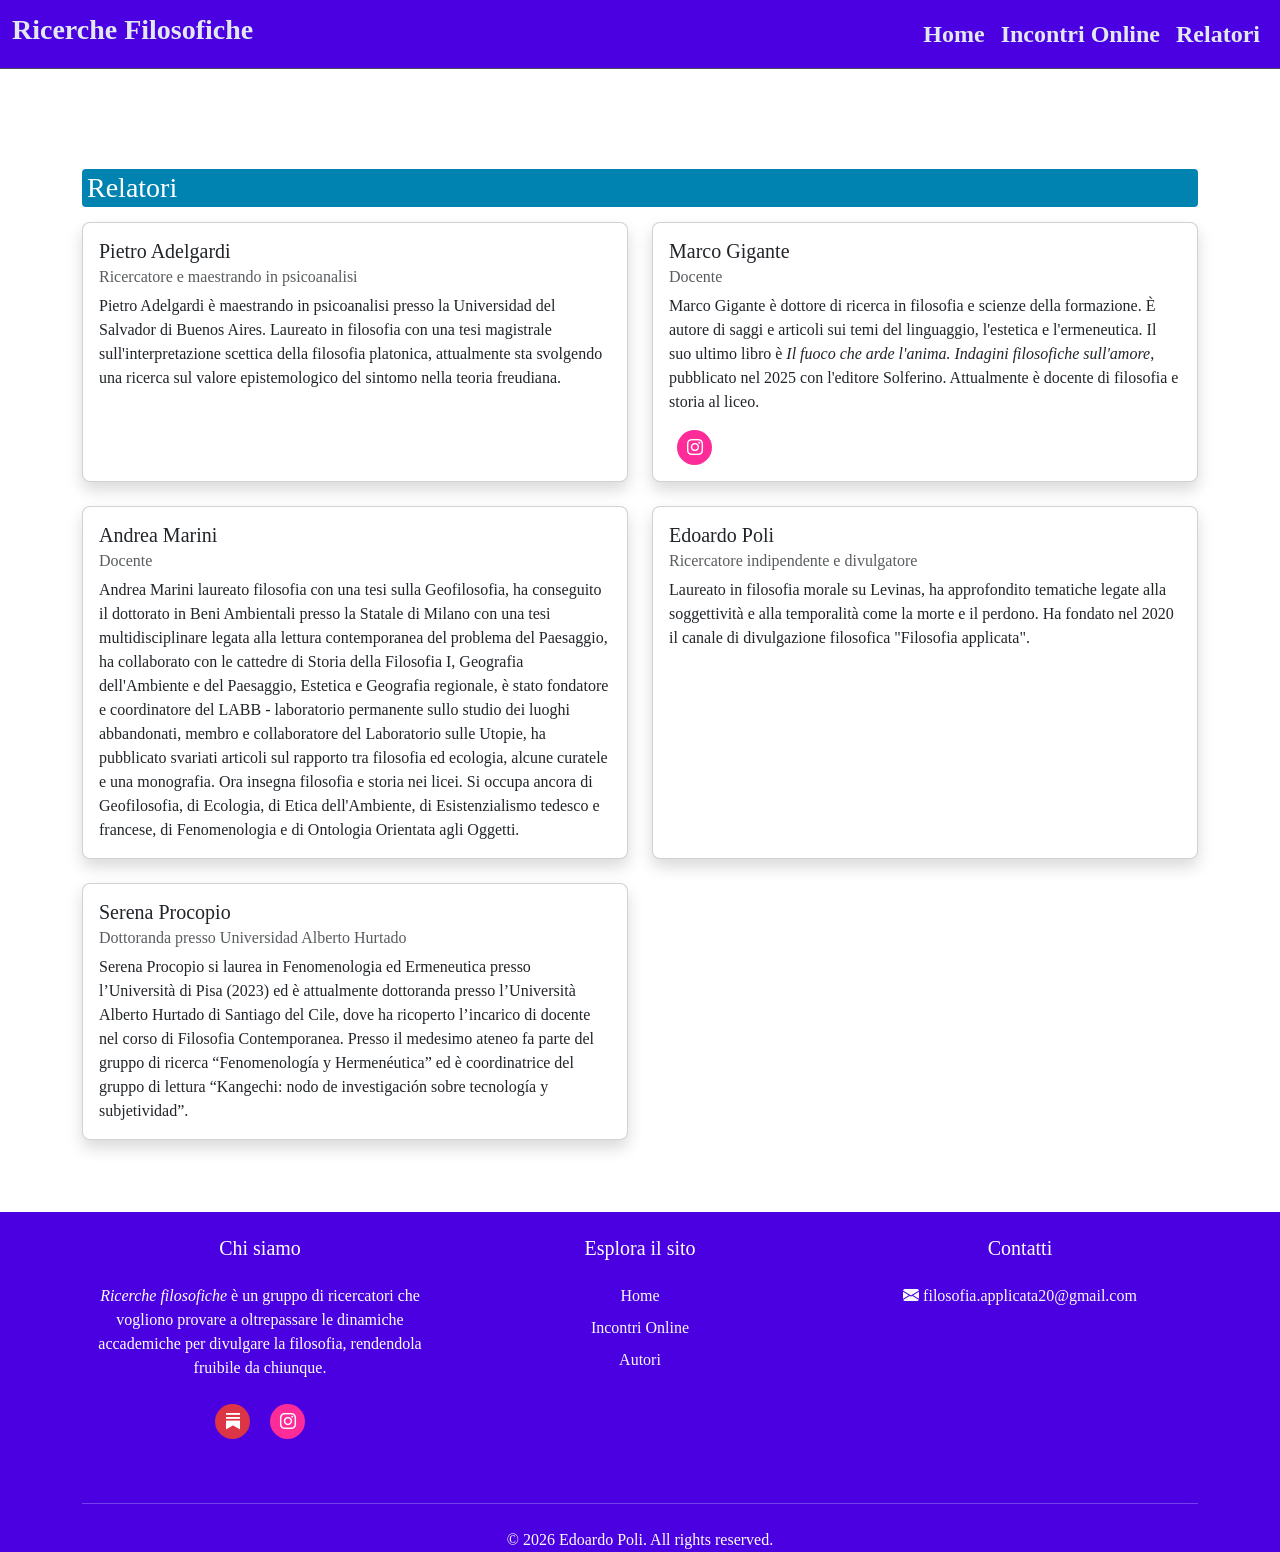
==== commit 5337cc9c: "libro marco" ====
--- a/autori.html
+++ b/autori.html
@@ -101,7 +101,7 @@
                   Marco Gigante è dottore di ricerca in filosofia e scienze
                   della formazione. È autore di saggi e articoli sui temi del
                   linguaggio, l'estetica e l'ermeneutica. Il suo ultimo libro è
-                  Il fuoco che arde l'anima. Indagini filosofiche sull'amore,
+                  <i>Il fuoco che arde l'anima. Indagini filosofiche sull'amore</i>,
                   pubblicato nel 2025 con l'editore Solferino. Attualmente è
                   docente di filosofia e storia al liceo.
                 </p>
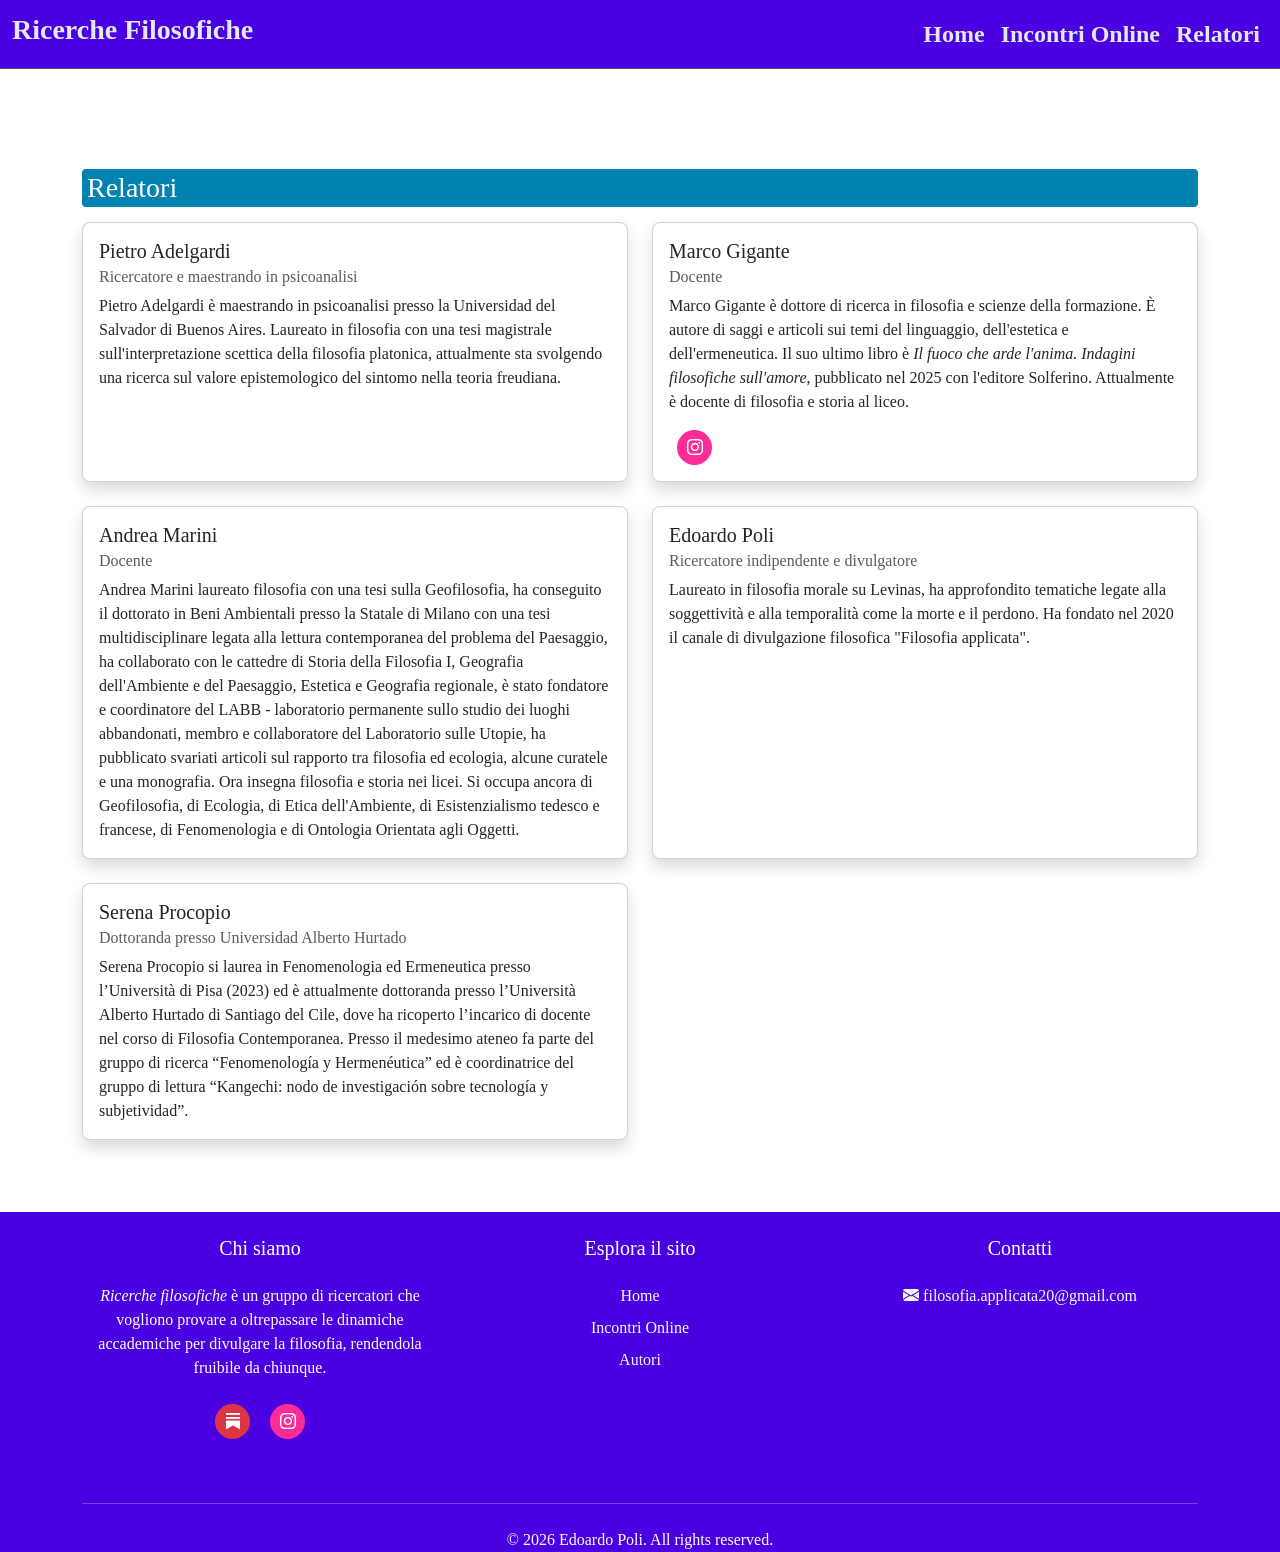
==== commit a2770e01: "modifiche testo" ====
--- a/autori.html
+++ b/autori.html
@@ -100,7 +100,7 @@
                 <p class="card-text">
                   Marco Gigante è dottore di ricerca in filosofia e scienze
                   della formazione. È autore di saggi e articoli sui temi del
-                  linguaggio, l'estetica e l'ermeneutica. Il suo ultimo libro è
+                  linguaggio, dell'estetica e dell'ermeneutica. Il suo ultimo libro è
                   <i>Il fuoco che arde l'anima. Indagini filosofiche sull'amore</i>,
                   pubblicato nel 2025 con l'editore Solferino. Attualmente è
                   docente di filosofia e storia al liceo.
--- a/style.css
+++ b/style.css
@@ -34,10 +34,6 @@
 
 #navbarNav h5 {
   font-weight: bold;
-}
-
-.navbar-brand h2 {
-  letter-spacing: 1px;
 }
 
 .navbar-toggler-icon {
@@ -89,6 +85,15 @@
   align-items: center;
 }
 
+.incontri-section .d-flex.gap-media {
+  flex-wrap: wrap;
+  row-gap: 12px;
+}
+
+.incontri-section .d-flex.gap-media a {
+  text-align: center;
+}
+
 .card-title-home:hover {
   transform: scale(1.05);
   cursor: pointer;
@@ -113,26 +118,6 @@
   background-color: #48bf84;
   color: #fff;
   padding: 5px 0px;
-}
-
-.data-ora {
-  display: flex;
-  justify-content: center;
-  text-align: center;
-  gap: 20px;
-  margin-top: 15px;
-}
-
-.data-home {
-  color: #c2002d;
-}
-
-.orario-home {
-  color: #0e3b43;
-}
-
-.link-home {
-  color: #007fff;
 }
 
 .accordion-text {
@@ -256,8 +241,11 @@
   }
 }
 
-@media (min-width: 768px) {
-  .data-ora {
-    display: block;
+@media (max-width: 400px) {
+  .gap-media {
+    gap: 8px;
   }
-}
+  .gap-media p {
+    font-size: 1.1rem;
+  }
+}
